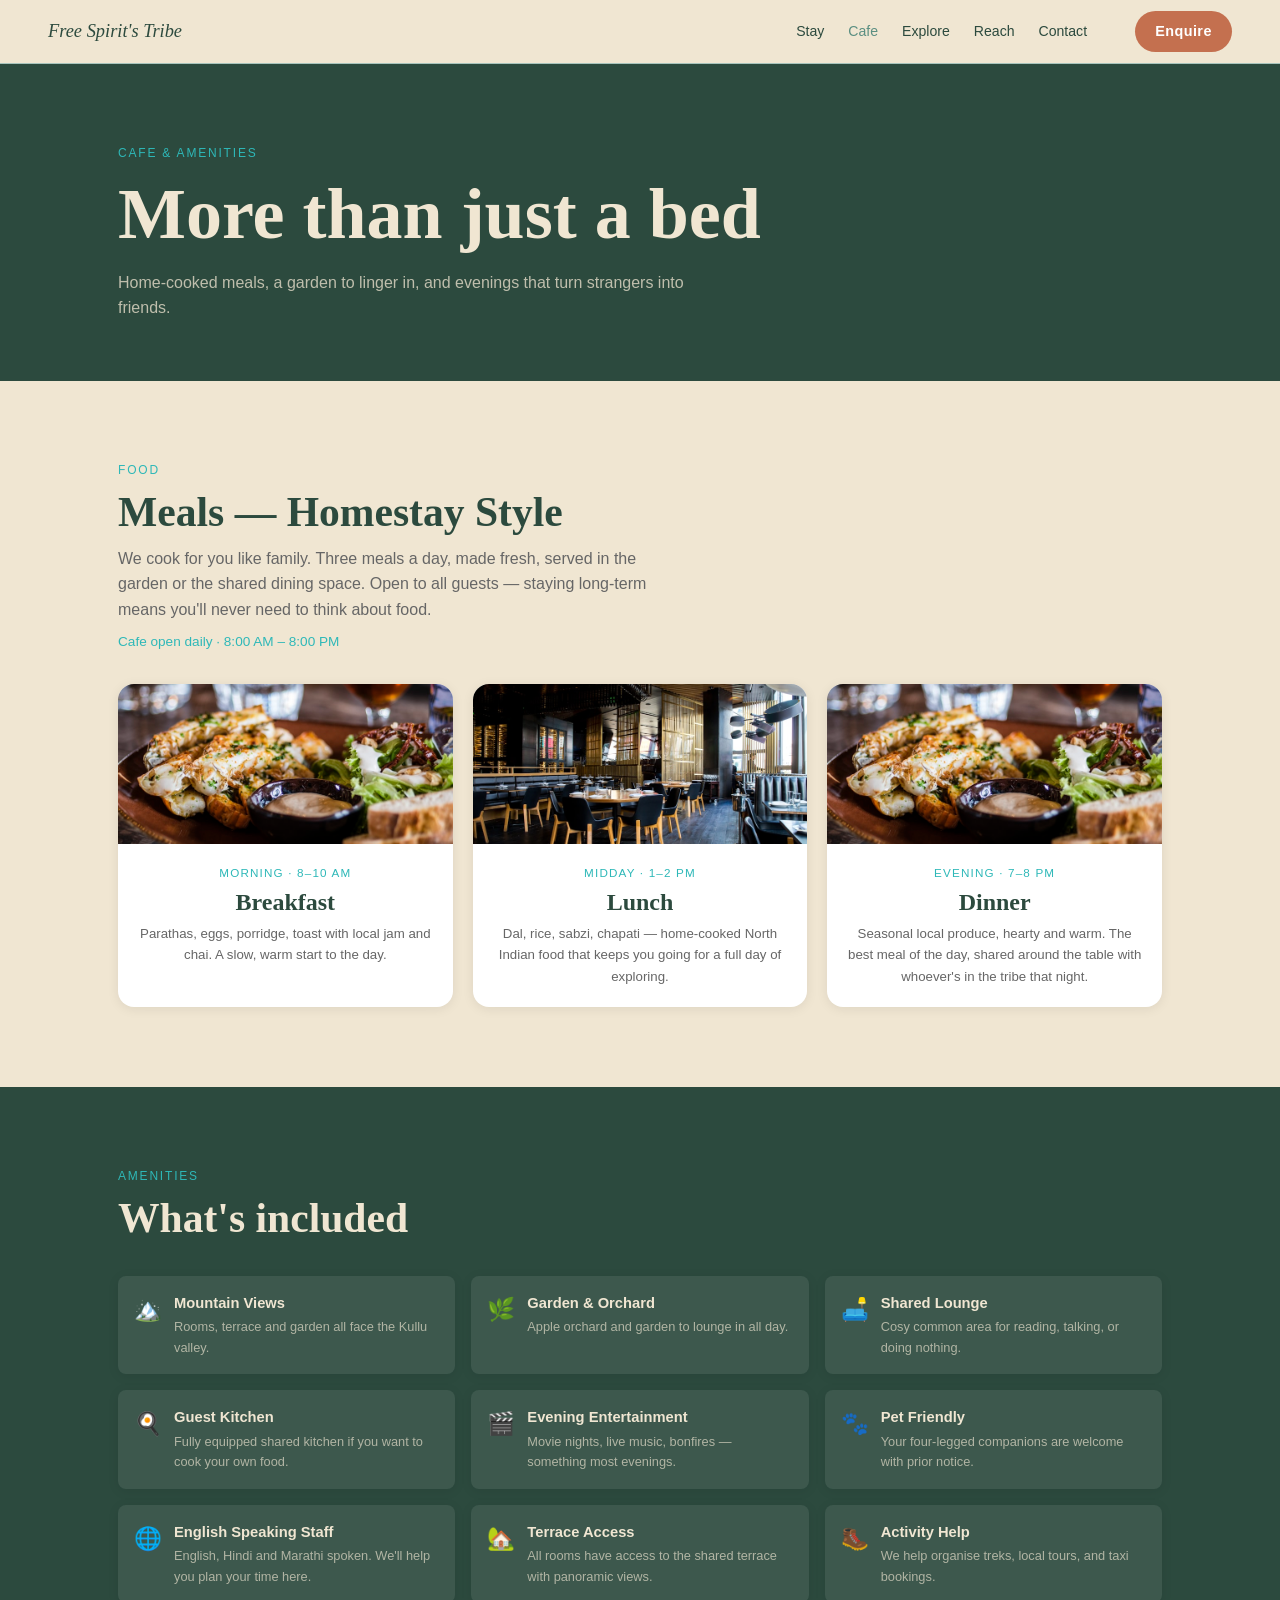
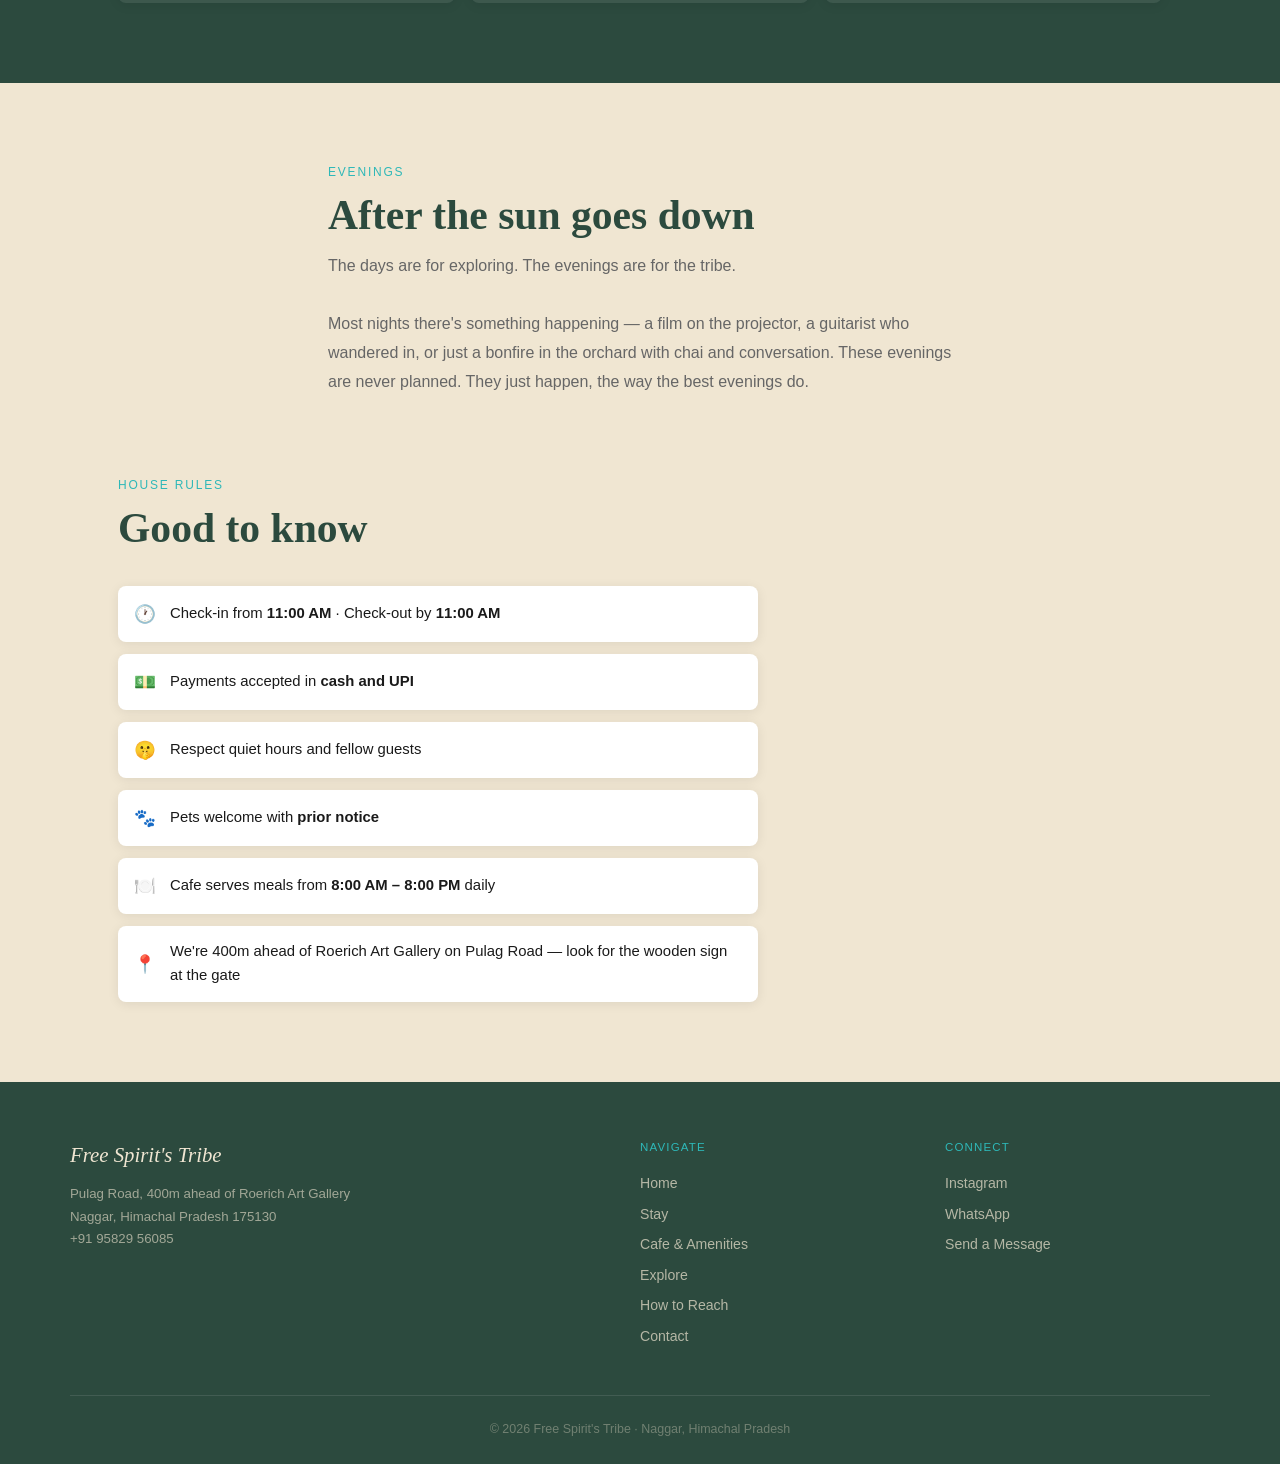
==== cafe.html @ 96240fd4 "feat: add cafe and amenities page" ====
<!DOCTYPE html>
<html lang="en">
<head>
  <meta charset="UTF-8">
  <meta name="viewport" content="width=device-width, initial-scale=1.0">
  <title>Cafe & Amenities — Free Spirit's Tribe</title>
  <meta name="description" content="Home-cooked breakfast, lunch and dinner. A garden cafe, shared lounge, evening entertainment — the full Free Spirit's Tribe experience.">
  <link rel="stylesheet" href="css/style.css">
</head>
<body>

<nav class="site-nav" id="site-nav"></nav>

<main>

  <header class="page-hero">
    <div class="container">
      <span class="section-label">Cafe &amp; Amenities</span>
      <h1 class="page-hero__title">More than just a bed</h1>
      <p class="page-hero__sub">Home-cooked meals, a garden to linger in, and evenings that turn strangers into friends.</p>
    </div>
  </header>

  <!-- Meals -->
  <section class="section section--cream">
    <div class="container">
      <span class="section-label">Food</span>
      <h2 style="color:var(--clr-dark);">Meals — Homestay Style</h2>
      <p style="color:var(--clr-muted);margin-top:0.5rem;max-width:560px;">We cook for you like family. Three meals a day, made fresh, served in the garden or the shared dining space. Open to all guests — staying long-term means you'll never need to think about food.</p>
      <p style="font-size:0.85rem;color:var(--clr-aqua);margin-top:0.5rem;">Cafe open daily · 8:00 AM – 8:00 PM</p>
      <div class="meals-grid mt-4" id="js-meals"></div>
    </div>
  </section>

  <!-- Amenities -->
  <section class="section section--dark">
    <div class="container">
      <span class="section-label">Amenities</span>
      <h2>What's included</h2>
      <div class="amenities-grid mt-4">
        <div class="amenity-item" style="background:rgba(255,255,255,0.08);color:var(--clr-cream);">
          <span class="amenity-item__icon">🏔️</span>
          <div><div class="amenity-item__title" style="color:var(--clr-cream);">Mountain Views</div><div class="amenity-item__desc" style="color:rgba(240,230,210,0.65);">Rooms, terrace and garden all face the Kullu valley.</div></div>
        </div>
        <div class="amenity-item" style="background:rgba(255,255,255,0.08);color:var(--clr-cream);">
          <span class="amenity-item__icon">🌿</span>
          <div><div class="amenity-item__title" style="color:var(--clr-cream);">Garden &amp; Orchard</div><div class="amenity-item__desc" style="color:rgba(240,230,210,0.65);">Apple orchard and garden to lounge in all day.</div></div>
        </div>
        <div class="amenity-item" style="background:rgba(255,255,255,0.08);color:var(--clr-cream);">
          <span class="amenity-item__icon">🛋️</span>
          <div><div class="amenity-item__title" style="color:var(--clr-cream);">Shared Lounge</div><div class="amenity-item__desc" style="color:rgba(240,230,210,0.65);">Cosy common area for reading, talking, or doing nothing.</div></div>
        </div>
        <div class="amenity-item" style="background:rgba(255,255,255,0.08);color:var(--clr-cream);">
          <span class="amenity-item__icon">🍳</span>
          <div><div class="amenity-item__title" style="color:var(--clr-cream);">Guest Kitchen</div><div class="amenity-item__desc" style="color:rgba(240,230,210,0.65);">Fully equipped shared kitchen if you want to cook your own food.</div></div>
        </div>
        <div class="amenity-item" style="background:rgba(255,255,255,0.08);color:var(--clr-cream);">
          <span class="amenity-item__icon">🎬</span>
          <div><div class="amenity-item__title" style="color:var(--clr-cream);">Evening Entertainment</div><div class="amenity-item__desc" style="color:rgba(240,230,210,0.65);">Movie nights, live music, bonfires — something most evenings.</div></div>
        </div>
        <div class="amenity-item" style="background:rgba(255,255,255,0.08);color:var(--clr-cream);">
          <span class="amenity-item__icon">🐾</span>
          <div><div class="amenity-item__title" style="color:var(--clr-cream);">Pet Friendly</div><div class="amenity-item__desc" style="color:rgba(240,230,210,0.65);">Your four-legged companions are welcome with prior notice.</div></div>
        </div>
        <div class="amenity-item" style="background:rgba(255,255,255,0.08);color:var(--clr-cream);">
          <span class="amenity-item__icon">🌐</span>
          <div><div class="amenity-item__title" style="color:var(--clr-cream);">English Speaking Staff</div><div class="amenity-item__desc" style="color:rgba(240,230,210,0.65);">English, Hindi and Marathi spoken. We'll help you plan your time here.</div></div>
        </div>
        <div class="amenity-item" style="background:rgba(255,255,255,0.08);color:var(--clr-cream);">
          <span class="amenity-item__icon">🏡</span>
          <div><div class="amenity-item__title" style="color:var(--clr-cream);">Terrace Access</div><div class="amenity-item__desc" style="color:rgba(240,230,210,0.65);">All rooms have access to the shared terrace with panoramic views.</div></div>
        </div>
        <div class="amenity-item" style="background:rgba(255,255,255,0.08);color:var(--clr-cream);">
          <span class="amenity-item__icon">🥾</span>
          <div><div class="amenity-item__title" style="color:var(--clr-cream);">Activity Help</div><div class="amenity-item__desc" style="color:rgba(240,230,210,0.65);">We help organise treks, local tours, and taxi bookings.</div></div>
        </div>
      </div>
    </div>
  </section>

  <!-- Evenings -->
  <section class="section section--cream" id="evenings">
    <div class="container" style="max-width:720px;">
      <span class="section-label">Evenings</span>
      <h2 style="color:var(--clr-dark);">After the sun goes down</h2>
      <p style="color:var(--clr-muted);margin-top:0.75rem;line-height:1.8;">
        The days are for exploring. The evenings are for the tribe.<br><br>
        Most nights there's something happening — a film on the projector, a guitarist who wandered in, or just a bonfire in the orchard with chai and conversation. These evenings are never planned. They just happen, the way the best evenings do.
      </p>
    </div>
  </section>

  <!-- House Rules -->
  <section class="section section--cream" style="padding-top:0;">
    <div class="container">
      <span class="section-label">House rules</span>
      <h2 style="color:var(--clr-dark);">Good to know</h2>
      <div class="rules-list mt-4" style="max-width:640px;">
        <div class="rule-item"><span class="rule-item__icon">🕐</span><span>Check-in from <strong>11:00 AM</strong> · Check-out by <strong>11:00 AM</strong></span></div>
        <div class="rule-item"><span class="rule-item__icon">💵</span><span>Payments accepted in <strong>cash and UPI</strong></span></div>
        <div class="rule-item"><span class="rule-item__icon">🤫</span><span>Respect quiet hours and fellow guests</span></div>
        <div class="rule-item"><span class="rule-item__icon">🐾</span><span>Pets welcome with <strong>prior notice</strong></span></div>
        <div class="rule-item"><span class="rule-item__icon">🍽️</span><span>Cafe serves meals from <strong>8:00 AM – 8:00 PM</strong> daily</span></div>
        <div class="rule-item"><span class="rule-item__icon">📍</span><span>We're 400m ahead of Roerich Art Gallery on Pulag Road — look for the wooden sign at the gate</span></div>
      </div>
    </div>
  </section>

</main>

<footer class="site-footer" id="site-footer"></footer>

<script src="js/images.js"></script>
<script src="js/components.js"></script>
<script src="js/main.js"></script>
<script>
const MEALS = [
  { time: 'Morning · 8–10 AM', title: 'Breakfast', desc: 'Parathas, eggs, porridge, toast with local jam and chai. A slow, warm start to the day.', img: IMAGES.cafe.food },
  { time: 'Midday · 1–2 PM',   title: 'Lunch',     desc: 'Dal, rice, sabzi, chapati — home-cooked North Indian food that keeps you going for a full day of exploring.', img: IMAGES.cafe.interior },
  { time: 'Evening · 7–8 PM',  title: 'Dinner',    desc: 'Seasonal local produce, hearty and warm. The best meal of the day, shared around the table with whoever\'s in the tribe that night.', img: IMAGES.cafe.food },
];

const mealsEl = document.getElementById('js-meals');
MEALS.forEach(m => {
  mealsEl.innerHTML += `
    <div class="meal-card">
      <img class="meal-card__img" src="${m.img}" alt="${m.title}" loading="lazy">
      <div class="meal-card__body">
        <div class="meal-card__time">${m.time}</div>
        <h3 class="meal-card__title">${m.title}</h3>
        <p class="meal-card__desc">${m.desc}</p>
      </div>
    </div>
  `;
});
</script>

</body>
</html>
---- css/style.css ----
/* ── Design Tokens ─────────────────────────────── */
:root {
  --clr-dark:   #2c4a3e;
  --clr-mid:    #5b8f82;
  --clr-light:  #a7c4bc;
  --clr-cream:  #f0e6d2;
  --clr-terra:  #c4704f;
  --clr-aqua:   #2eb8b8;
  --clr-white:  #ffffff;
  --clr-ink:    #1a1a1a;
  --clr-muted:  #666666;

  --font-serif: Georgia, 'Times New Roman', serif;
  --font-sans:  -apple-system, BlinkMacSystemFont, 'Segoe UI', Roboto, sans-serif;

  --nav-h:    64px;
  --radius:   8px;
  --radius-lg:16px;
  --shadow:   0 2px 12px rgba(0,0,0,0.08);
  --shadow-lg:0 8px 32px rgba(0,0,0,0.12);
  --max-w:    1140px;
  --px:       clamp(16px, 4vw, 48px);
}

/* ── Reset ─────────────────────────────────────── */
*, *::before, *::after { box-sizing: border-box; margin: 0; padding: 0; }
html { scroll-behavior: smooth; }
body { font-family: var(--font-sans); background: var(--clr-cream); color: var(--clr-ink); line-height: 1.6; }
img { display: block; max-width: 100%; height: auto; }
a { color: inherit; text-decoration: none; }
ul { list-style: none; }

/* ── Typography ─────────────────────────────────── */
h1,h2,h3,h4 { font-family: var(--font-serif); line-height: 1.2; }
h1 { font-size: clamp(2.4rem, 6vw, 4.5rem); }
h2 { font-size: clamp(1.8rem, 3.5vw, 2.6rem); }
h3 { font-size: clamp(1.1rem, 2.5vw, 1.5rem); }
.section-label {
  font-size: 0.75rem; letter-spacing: 0.15em; text-transform: uppercase;
  color: var(--clr-aqua); margin-bottom: 0.5rem; display: block;
}

/* ── Utilities ──────────────────────────────────── */
.container { max-width: var(--max-w); margin: 0 auto; padding: 0 var(--px); }
.section     { padding: 80px 0; }
.section--dark  { background: var(--clr-dark);  color: var(--clr-cream); }
.section--cream { background: var(--clr-cream); }
.text-center { text-align: center; }
.mt-2 { margin-top: 1rem; }   .mt-3 { margin-top: 1.5rem; }   .mt-4 { margin-top: 2rem; }

/* ── Buttons ────────────────────────────────────── */
.btn {
  display: inline-block; padding: 0.65em 1.4em; border-radius: 100px;
  font-size: 0.9rem; font-weight: 600; letter-spacing: 0.03em;
  cursor: pointer; transition: opacity 0.15s, transform 0.15s; border: none;
}
.btn:hover { opacity: 0.88; transform: translateY(-1px); }
.btn-primary { background: var(--clr-terra);  color: var(--clr-white); }
.btn-outline  { background: transparent; color: var(--clr-cream); border: 1.5px solid var(--clr-cream); }
.btn-dark     { background: var(--clr-dark);  color: var(--clr-cream); }
.btn-aqua     { background: var(--clr-aqua);  color: var(--clr-white); }
.btn-lg { font-size: 1rem; padding: 0.8em 2em; }
.btn-full { width: 100%; text-align: center; }

/* ── Nav ────────────────────────────────────────── */
.site-nav {
  position: sticky; top: 0; z-index: 100; height: var(--nav-h);
  background: var(--clr-cream); border-bottom: 1px solid var(--clr-light);
  display: flex; align-items: center; padding: 0 var(--px); gap: 2rem;
  transition: box-shadow 0.2s;
}
.site-nav.scrolled { box-shadow: var(--shadow); }
.nav-brand { font-family: var(--font-serif); font-style: italic; font-size: 1.15rem; color: var(--clr-dark); white-space: nowrap; }
.nav-links  { display: flex; gap: 1.5rem; margin-left: auto; font-size: 0.88rem; }
.nav-links a { color: var(--clr-dark); transition: color 0.15s; }
.nav-links a:hover, .nav-links a.active { color: var(--clr-mid); }
.nav-cta { margin-left: 1rem; }
.nav-hamburger { display: none; background: none; border: none; cursor: pointer; font-size: 1.4rem; margin-left: auto; color: var(--clr-dark); }
@media (max-width: 768px) {
  .nav-links, .nav-cta { display: none; }
  .nav-hamburger { display: block; }
  .site-nav.open .nav-links {
    display: flex; flex-direction: column;
    position: absolute; top: var(--nav-h); left: 0; right: 0;
    background: var(--clr-cream); padding: 1.5rem var(--px);
    gap: 1rem; border-bottom: 1px solid var(--clr-light); box-shadow: var(--shadow);
  }
  .site-nav.open .nav-cta { display: block; margin: 0 var(--px) 1.5rem; }
}

/* ── Hero (home) ────────────────────────────────── */
.hero {
  position: relative; min-height: 92vh;
  display: flex; flex-direction: column; justify-content: flex-end;
  padding: 0 var(--px) 64px; overflow: hidden; background: var(--clr-dark);
}
.hero__bg { position: absolute; inset: 0; background-size: cover; background-position: center; filter: brightness(0.55); }
.hero__content { position: relative; z-index: 1; max-width: 640px; }
.hero__tag {
  display: inline-block; font-size: 0.78rem; letter-spacing: 0.12em; text-transform: uppercase;
  color: var(--clr-aqua); border: 1px solid var(--clr-aqua); padding: 0.3em 0.9em;
  border-radius: 100px; margin-bottom: 1rem;
}
.hero__title { color: var(--clr-cream); font-style: italic; }
.hero__sub   { color: rgba(240,230,210,0.75); margin-top: 0.75rem; font-size: 1.05rem; }
.hero__actions { display: flex; gap: 1rem; margin-top: 1.5rem; flex-wrap: wrap; }

/* ── Pull Quote ─────────────────────────────────── */
.pull-quote {
  background: var(--clr-dark); color: var(--clr-cream);
  padding: 36px var(--px); display: flex; align-items: center; gap: 2.5rem; flex-wrap: wrap;
}
.pull-quote__text {
  flex: 1; min-width: 260px; font-family: var(--font-serif); font-style: italic;
  font-size: clamp(1rem, 2vw, 1.2rem); line-height: 1.7; color: rgba(240,230,210,0.9);
}

/* ── Photo Mosaic ───────────────────────────────── */
.photo-mosaic { display: grid; grid-template-columns: 2fr 1fr 1fr; grid-template-rows: 240px 240px; gap: 4px; }
.photo-mosaic__main { grid-row: span 2; }
.photo-mosaic a { display: block; overflow: hidden; height: 100%; }
.photo-mosaic img { width: 100%; height: 100%; object-fit: cover; transition: transform 0.4s; }
.photo-mosaic a:hover img { transform: scale(1.04); }
@media (max-width: 600px) {
  .photo-mosaic { grid-template-columns: 1fr 1fr; grid-template-rows: 200px 200px 200px; }
  .photo-mosaic__main { grid-row: span 1; grid-column: span 2; }
}

/* ── Highlights Grid ────────────────────────────── */
.highlights-grid { display: grid; grid-template-columns: repeat(4,1fr); gap: 20px; }
.highlight-card {
  background: var(--clr-white); border-radius: var(--radius-lg);
  padding: 28px 24px; box-shadow: var(--shadow);
  transition: transform 0.2s, box-shadow 0.2s; display: block; color: inherit;
}
.highlight-card:hover { transform: translateY(-4px); box-shadow: var(--shadow-lg); }
.highlight-card__icon  { font-size: 2rem; margin-bottom: 0.75rem; }
.highlight-card__title { color: var(--clr-dark); margin-bottom: 0.4rem; }
.highlight-card__desc  { font-size: 0.88rem; color: var(--clr-muted); }
@media (max-width: 768px) { .highlights-grid { grid-template-columns: repeat(2,1fr); } }
@media (max-width: 480px) { .highlights-grid { grid-template-columns: 1fr; } }

/* ── Distance Strip ─────────────────────────────── */
.distance-strip {
  background: var(--clr-mid); padding: 20px var(--px);
  display: flex; justify-content: center; gap: clamp(1rem,4vw,3rem); flex-wrap: wrap;
}
.distance-item { text-align: center; color: var(--clr-cream); }
.distance-item__km    { font-family: var(--font-serif); font-size: 1.6rem; font-weight: bold; line-height: 1; }
.distance-item__label { font-size: 0.72rem; opacity: 0.8; letter-spacing: 0.05em; margin-top: 2px; }

/* ── Page Hero (inner pages) ────────────────────── */
.page-hero { background: var(--clr-dark); color: var(--clr-cream); padding: 80px var(--px) 60px; }
.page-hero__title { margin-top: 0.5rem; }
.page-hero__sub   { margin-top: 0.75rem; color: rgba(240,230,210,0.75); max-width: 600px; }

/* ── Room Cards ─────────────────────────────────── */
.room-cards { display: grid; grid-template-columns: repeat(2,1fr); gap: 24px; }
.room-card  { background: var(--clr-white); border-radius: var(--radius-lg); overflow: hidden; box-shadow: var(--shadow); display: flex; flex-direction: column; }
.room-card__img  { height: 220px; object-fit: cover; width: 100%; }
.room-card__body { padding: 24px; flex: 1; display: flex; flex-direction: column; }
.room-card__title { color: var(--clr-dark); }
.room-card__meta  { font-size: 0.83rem; color: var(--clr-muted); margin-top: 0.3rem; }
.room-card__features { margin-top: 1rem; display: flex; flex-wrap: wrap; gap: 6px; }
.feature-tag { font-size: 0.73rem; padding: 0.25em 0.7em; border-radius: 100px; background: rgba(44,74,62,0.1); color: var(--clr-dark); }
.room-card__pricing { margin-top: 1.25rem; padding-top: 1rem; border-top: 1px solid var(--clr-light); }
.price-row   { display: flex; justify-content: space-between; align-items: baseline; margin-bottom: 0.35rem; }
.price-label { font-size: 0.78rem; color: var(--clr-muted); }
.price-value { font-family: var(--font-serif); font-size: 1rem; color: var(--clr-dark); font-weight: bold; }
.price-note  { font-size: 0.72rem; color: var(--clr-muted); margin-top: 4px; }
.room-card__cta { margin-top: auto; padding-top: 1.25rem; }
.pricing-note {
  background: rgba(44,74,62,0.07); border-left: 3px solid var(--clr-mid);
  border-radius: 0 var(--radius) var(--radius) 0; padding: 14px 18px;
  font-size: 0.88rem; color: var(--clr-dark); margin-bottom: 2rem;
}
@media (max-width: 640px) { .room-cards { grid-template-columns: 1fr; } }

/* ── Meals ──────────────────────────────────────── */
.meals-grid { display: grid; grid-template-columns: repeat(3,1fr); gap: 20px; }
.meal-card  { background: var(--clr-white); border-radius: var(--radius-lg); overflow: hidden; box-shadow: var(--shadow); text-align: center; }
.meal-card__img  { height: 160px; object-fit: cover; width: 100%; }
.meal-card__body { padding: 20px; }
.meal-card__time { font-size: 0.73rem; color: var(--clr-aqua); letter-spacing: 0.1em; text-transform: uppercase; margin-bottom: 0.3rem; }
.meal-card__title { color: var(--clr-dark); }
.meal-card__desc  { font-size: 0.83rem; color: var(--clr-muted); margin-top: 0.4rem; }
@media (max-width: 640px) { .meals-grid { grid-template-columns: 1fr; } }

/* ── Amenities ──────────────────────────────────── */
.amenities-grid { display: grid; grid-template-columns: repeat(3,1fr); gap: 16px; }
.amenity-item { display: flex; align-items: flex-start; gap: 12px; padding: 16px; background: var(--clr-white); border-radius: var(--radius); box-shadow: var(--shadow); }
.amenity-item__icon  { font-size: 1.4rem; flex-shrink: 0; }
.amenity-item__title { font-weight: 600; font-size: 0.92rem; color: var(--clr-dark); }
.amenity-item__desc  { font-size: 0.8rem; color: var(--clr-muted); margin-top: 2px; }
@media (max-width: 768px) { .amenities-grid { grid-template-columns: repeat(2,1fr); } }
@media (max-width: 480px) { .amenities-grid { grid-template-columns: 1fr; } }

/* ── Rules ──────────────────────────────────────── */
.rules-list { display: flex; flex-direction: column; gap: 12px; }
.rule-item  { display: flex; align-items: center; gap: 14px; padding: 14px 16px; background: var(--clr-white); border-radius: var(--radius); box-shadow: var(--shadow); font-size: 0.93rem; }
.rule-item__icon { font-size: 1.1rem; flex-shrink: 0; }

/* ── Adventure Cards (Explore) ──────────────────── */
.adventure-section-title {
  font-family: var(--font-serif); font-size: 1.05rem; color: var(--clr-mid);
  padding-bottom: 0.5rem; border-bottom: 1px solid var(--clr-light); margin: 2.5rem 0 1.25rem;
}
.adventure-cards { display: grid; grid-template-columns: repeat(3,1fr); gap: 20px; }
.adventure-card  { background: var(--clr-white); border-radius: var(--radius-lg); overflow: hidden; box-shadow: var(--shadow); transition: transform 0.2s, box-shadow 0.2s; }
.adventure-card:hover { transform: translateY(-4px); box-shadow: var(--shadow-lg); }
.adventure-card__img  { height: 180px; object-fit: cover; width: 100%; }
.adventure-card__body { padding: 16px; }
.adventure-card__badges { display: flex; gap: 6px; flex-wrap: wrap; margin-bottom: 0.5rem; }
.badge { font-size: 0.68rem; padding: 0.2em 0.65em; border-radius: 100px; font-weight: 600; letter-spacing: 0.04em; }
.badge--dist  { background: rgba(44,74,62,0.1);  color: var(--clr-dark); }
.badge--type  { background: rgba(46,184,184,0.15); color: #1a8888; }
.badge--easy  { background: #e8f5e9; color: #2e7d32; }
.badge--moderate { background: #fff3e0; color: #bf360c; }
.adventure-card__title { color: var(--clr-dark); margin-bottom: 0.35rem; font-size: 1rem; }
.adventure-card__desc  { font-size: 0.83rem; color: var(--clr-muted); line-height: 1.5; }
.adventure-card__footer { display: flex; justify-content: space-between; margin-top: 0.7rem; font-size: 0.76rem; color: var(--clr-muted); }
@media (max-width: 900px) { .adventure-cards { grid-template-columns: repeat(2,1fr); } }
@media (max-width: 540px) { .adventure-cards { grid-template-columns: 1fr; } }

/* ── Transport Tabs (Reach) ─────────────────────── */
.transport-tabs { display: flex; border-radius: var(--radius); overflow: hidden; border: 1.5px solid var(--clr-light); margin-bottom: 2rem; }
.transport-tab  { flex: 1; padding: 12px; text-align: center; font-size: 0.88rem; font-weight: 600; cursor: pointer; background: var(--clr-white); color: var(--clr-muted); border: none; transition: background 0.15s, color 0.15s; }
.transport-tab.active { background: var(--clr-dark); color: var(--clr-cream); }
.transport-panel        { display: none; }
.transport-panel.active { display: block; }
.step-list { display: flex; flex-direction: column; gap: 14px; }
.step-item { display: grid; grid-template-columns: 32px 1fr; gap: 14px; align-items: flex-start; }
.step-num  { width: 32px; height: 32px; border-radius: 50%; background: var(--clr-dark); color: var(--clr-cream); display: flex; align-items: center; justify-content: center; font-size: 0.78rem; font-weight: 700; flex-shrink: 0; }
.step-text { font-size: 0.93rem; padding-top: 5px; line-height: 1.5; }
.step-text strong { color: var(--clr-dark); }
.directions-box { background: var(--clr-dark); color: var(--clr-cream); border-radius: var(--radius); padding: 20px 24px; margin-top: 2rem; font-size: 0.93rem; line-height: 1.8; }
.directions-box__label { color: var(--clr-aqua); font-size: 0.72rem; letter-spacing: 0.1em; text-transform: uppercase; margin-bottom: 0.5rem; display: block; }
.map-embed { margin-top: 2rem; border-radius: var(--radius-lg); overflow: hidden; box-shadow: var(--shadow); }
.map-embed iframe { display: block; width: 100%; height: 400px; border: none; }

/* ── Contact ─────────────────────────────────────── */
.contact-grid { display: grid; grid-template-columns: 1fr 1fr; gap: 40px; align-items: start; }
.contact-info { display: flex; flex-direction: column; gap: 14px; }
.whatsapp-btn { display: flex; align-items: center; justify-content: center; gap: 0.6rem; background: #25D366; color: #fff; font-weight: 600; font-size: 1rem; padding: 0.9em 1.8em; border-radius: 100px; transition: opacity 0.15s, transform 0.15s; }
.whatsapp-btn:hover { opacity: 0.9; transform: translateY(-1px); }
.contact-item { display: flex; align-items: flex-start; gap: 14px; padding: 16px; background: var(--clr-white); border-radius: var(--radius); box-shadow: var(--shadow); }
.contact-item__icon  { font-size: 1.3rem; flex-shrink: 0; }
.contact-item__label { font-size: 0.72rem; color: var(--clr-aqua); text-transform: uppercase; letter-spacing: 0.1em; }
.contact-item__value { font-size: 0.93rem; color: var(--clr-dark); margin-top: 2px; }
.contact-item__value a { transition: color 0.15s; }
.contact-item__value a:hover { color: var(--clr-mid); }
.contact-form { background: var(--clr-white); border-radius: var(--radius-lg); padding: 32px; box-shadow: var(--shadow-lg); }
.contact-form h3 { color: var(--clr-dark); margin-bottom: 1.5rem; }
.form-group { margin-bottom: 1rem; }
.form-group label { display: block; font-size: 0.83rem; font-weight: 600; color: var(--clr-dark); margin-bottom: 0.35rem; }
.form-group input,
.form-group select,
.form-group textarea { width: 100%; padding: 0.68em 1em; border: 1.5px solid var(--clr-light); border-radius: var(--radius); font-family: var(--font-sans); font-size: 0.93rem; background: var(--clr-cream); color: var(--clr-ink); transition: border-color 0.15s; }
.form-group input:focus,
.form-group select:focus,
.form-group textarea:focus { outline: none; border-color: var(--clr-mid); }
.form-group textarea { resize: vertical; min-height: 100px; }
.form-row { display: grid; grid-template-columns: 1fr 1fr; gap: 12px; }
@media (max-width: 768px) { .contact-grid { grid-template-columns: 1fr; } .form-row { grid-template-columns: 1fr; } }

/* ── Footer ──────────────────────────────────────── */
.site-footer { background: var(--clr-dark); color: var(--clr-cream); padding: 56px var(--px) 24px; }
.footer-inner { max-width: var(--max-w); margin: 0 auto; display: grid; grid-template-columns: 2fr 1fr 1fr; gap: 40px; padding-bottom: 40px; border-bottom: 1px solid rgba(255,255,255,0.1); }
.footer-brand-name { font-family: var(--font-serif); font-style: italic; font-size: 1.3rem; margin-bottom: 0.75rem; }
.footer-address { font-size: 0.83rem; color: rgba(240,230,210,0.6); line-height: 1.7; }
.footer-col-title { font-size: 0.72rem; letter-spacing: 0.1em; text-transform: uppercase; color: var(--clr-aqua); margin-bottom: 1rem; }
.footer-col a { display: block; font-size: 0.88rem; color: rgba(240,230,210,0.7); margin-bottom: 0.5rem; transition: color 0.15s; }
.footer-col a:hover { color: var(--clr-cream); }
.footer-bottom { max-width: var(--max-w); margin: 24px auto 0; font-size: 0.78rem; color: rgba(240,230,210,0.35); text-align: center; }
@media (max-width: 768px) { .footer-inner { grid-template-columns: 1fr 1fr; } .footer-inner > :first-child { grid-column: span 2; } }
@media (max-width: 480px) { .footer-inner { grid-template-columns: 1fr; } .footer-inner > :first-child { grid-column: span 1; } }
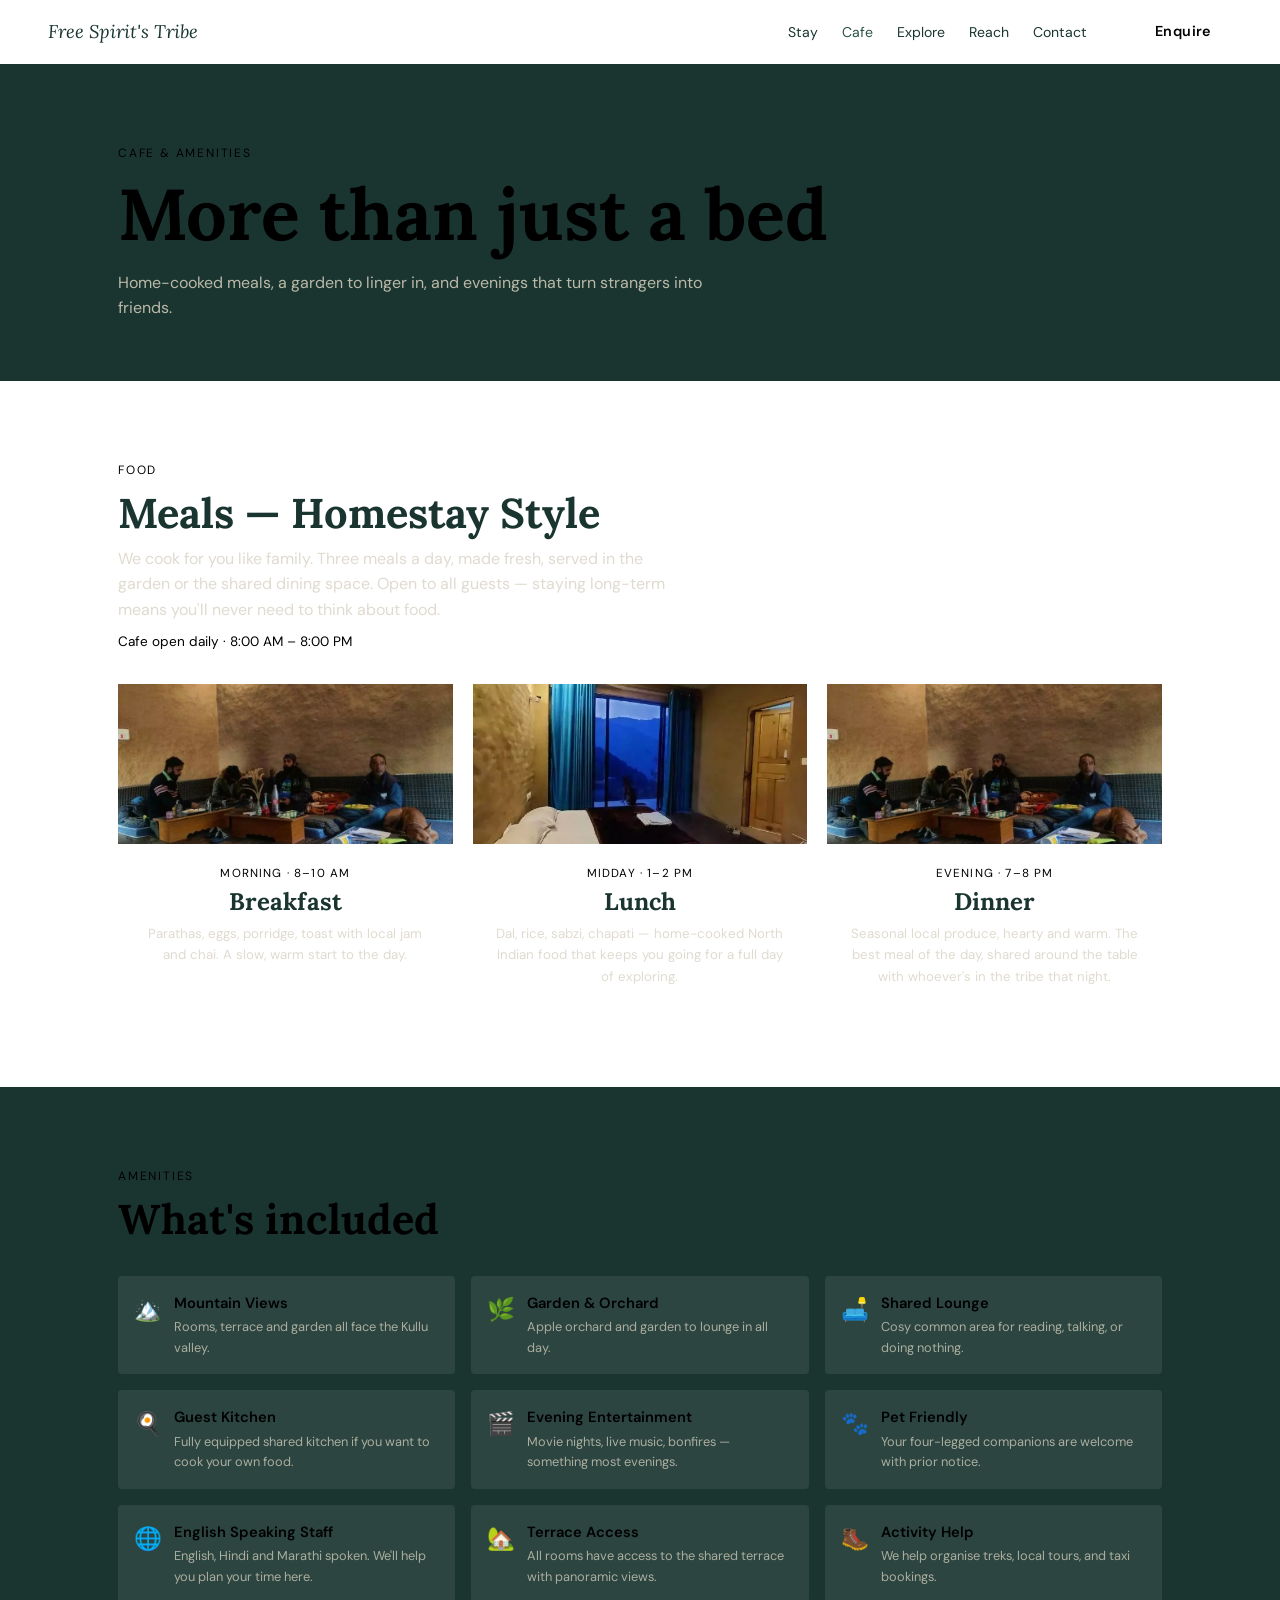
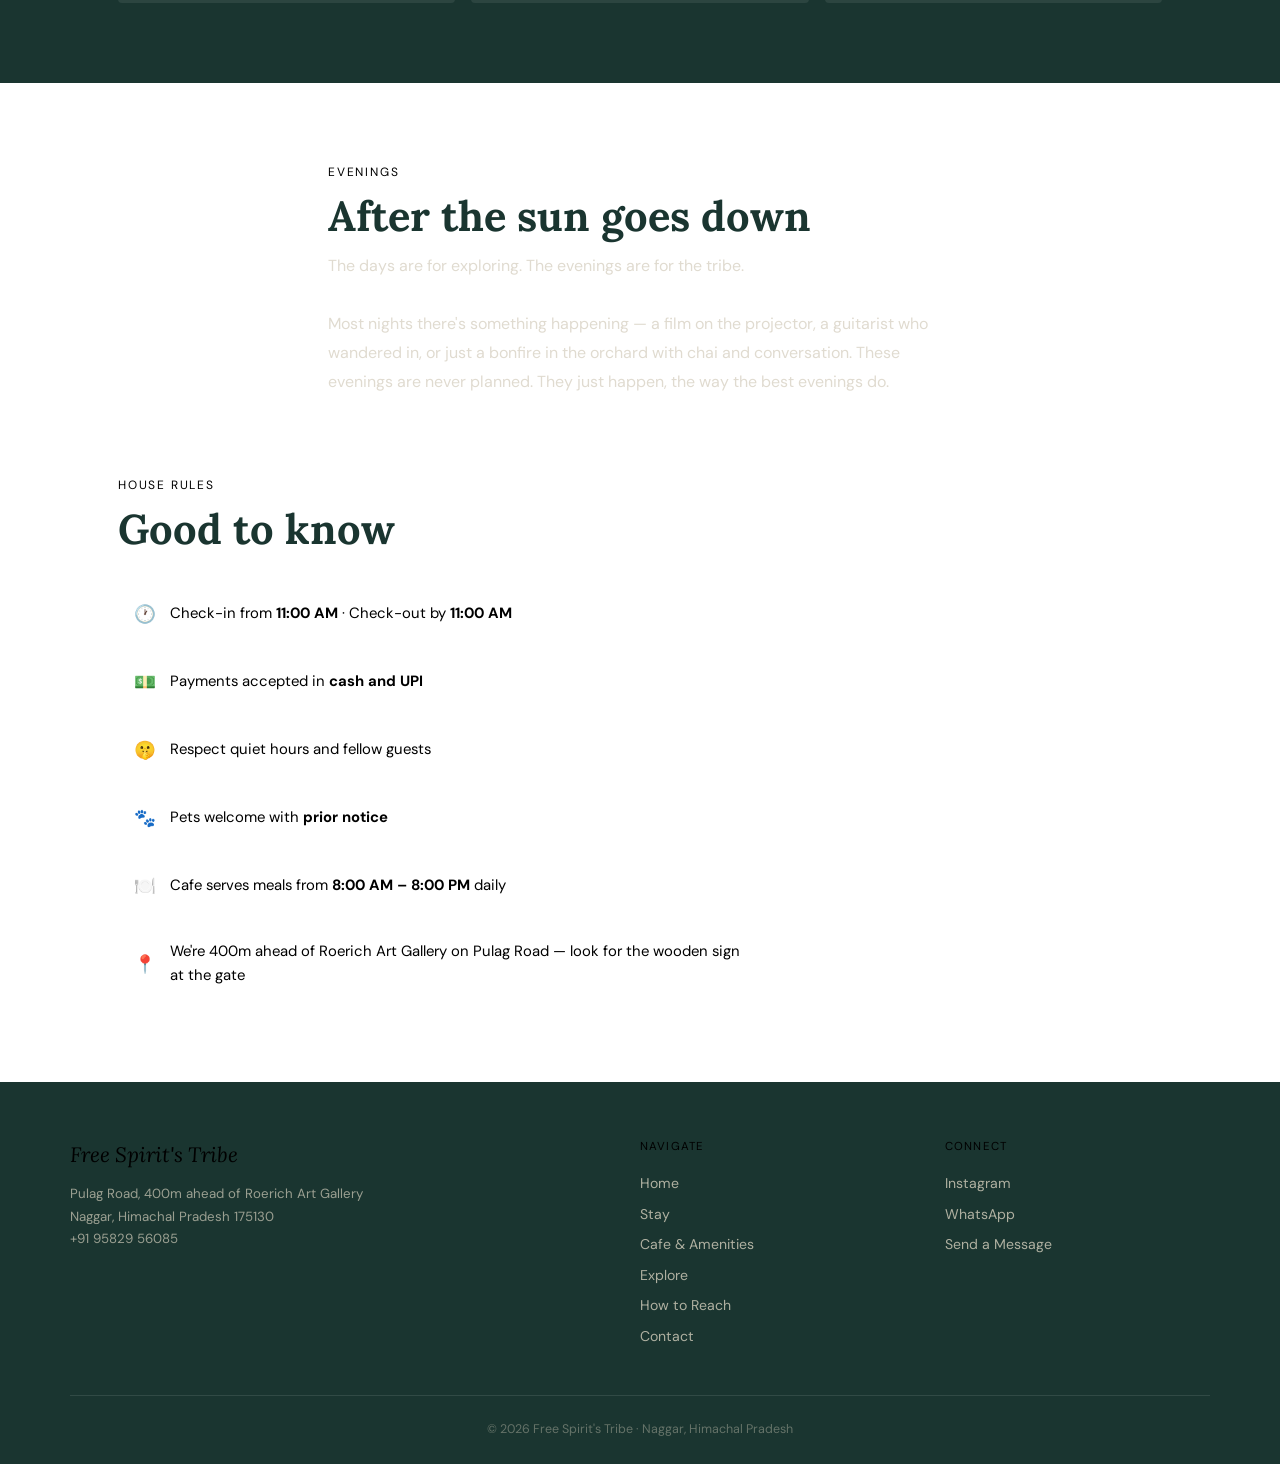
==== commit 8b13d8f3: "feat: update design tokens and load Lora + DM Sans from Google Fonts" ====
--- a/cafe.html
+++ b/cafe.html
@@ -3,6 +3,9 @@
 <head>
   <meta charset="UTF-8">
   <meta name="viewport" content="width=device-width, initial-scale=1.0">
+  <link rel="preconnect" href="https://fonts.googleapis.com">
+  <link rel="preconnect" href="https://fonts.gstatic.com" crossorigin>
+  <link href="https://fonts.googleapis.com/css2?family=Lora:ital,wght@0,600;0,700;1,400&family=DM+Sans:wght@400;500;600&display=swap" rel="stylesheet">
   <title>Cafe & Amenities — Free Spirit's Tribe</title>
   <meta name="description" content="Home-cooked breakfast, lunch and dinner. A garden cafe, shared lounge, evening entertainment — the full Free Spirit's Tribe experience.">
   <link rel="stylesheet" href="css/style.css">
--- a/css/style.css
+++ b/css/style.css
@@ -1,25 +1,21 @@
 /* ── Design Tokens ─────────────────────────────── */
 :root {
-  --clr-dark:   #2c4a3e;
-  --clr-mid:    #5b8f82;
-  --clr-light:  #a7c4bc;
-  --clr-cream:  #f0e6d2;
-  --clr-terra:  #c4704f;
-  --clr-aqua:   #2eb8b8;
-  --clr-white:  #ffffff;
-  --clr-ink:    #1a1a1a;
-  --clr-muted:  #666666;
-
-  --font-serif: Georgia, 'Times New Roman', serif;
-  --font-sans:  -apple-system, BlinkMacSystemFont, 'Segoe UI', Roboto, sans-serif;
-
-  --nav-h:    64px;
-  --radius:   8px;
-  --radius-lg:16px;
-  --shadow:   0 2px 12px rgba(0,0,0,0.08);
-  --shadow-lg:0 8px 32px rgba(0,0,0,0.12);
-  --max-w:    1140px;
-  --px:       clamp(16px, 4vw, 48px);
+  --clr-dark:    #1a3530;  /* deep pine-teal  — nav bg, footer, hero            */
+  --clr-mid:     #2c5248;  /* mid pine-teal   — hero gradient, pull-quote        */
+  --clr-accent:  #a87840;  /* bleached ochre  — buttons, borders, labels         */
+  --clr-bg:      #f6f1e6;  /* light clay      — page body background             */
+  --clr-surface: #eae3d4;  /* clay            — card / section backgrounds       */
+  --clr-muted:   #e0dbd0;  /* pale clay       — text on dark backgrounds         */
+  --clr-text:    #1a2c28;  /* near-black green — body copy on light bg           */
+  --clr-text-lt: #5a4e3e;  /* warm brown-grey — secondary body copy              */
+
+  --font-serif: 'Lora', Georgia, serif;
+  --font-sans:  'DM Sans', system-ui, sans-serif;
+
+  --nav-h:  64px;
+  --radius: 4px;
+  --max-w:  1140px;
+  --px:     clamp(16px, 4vw, 48px);
 }
 
 /* ── Reset ─────────────────────────────────────── */
@@ -263,6 +259,20 @@
 .form-row { display: grid; grid-template-columns: 1fr 1fr; gap: 12px; }
 @media (max-width: 768px) { .contact-grid { grid-template-columns: 1fr; } .form-row { grid-template-columns: 1fr; } }
 
+/* ── Lightbox ────────────────────────────────────── */
+.lightbox { display:none; position:fixed; inset:0; background:rgba(0,0,0,0.92); z-index:1000; align-items:center; justify-content:center; }
+.lightbox.is-open { display:flex; }
+.lightbox__img { max-width:90vw; max-height:88vh; object-fit:contain; border-radius:4px; user-select:none; }
+.lightbox__close { position:absolute; top:16px; right:20px; background:none; border:none; color:#fff; font-size:2rem; line-height:1; cursor:pointer; opacity:0.7; transition:opacity 0.15s; }
+.lightbox__close:hover { opacity:1; }
+.lightbox__arrow { position:absolute; top:50%; transform:translateY(-50%); background:rgba(255,255,255,0.12); border:none; color:#fff; font-size:1.6rem; line-height:1; width:48px; height:64px; cursor:pointer; border-radius:4px; transition:background 0.15s; display:flex; align-items:center; justify-content:center; }
+.lightbox__arrow:hover { background:rgba(255,255,255,0.25); }
+.lightbox__prev { left:12px; }
+.lightbox__next { right:12px; }
+.lightbox__dots { position:absolute; bottom:18px; left:50%; transform:translateX(-50%); display:flex; gap:8px; }
+.lightbox__dot { width:8px; height:8px; border-radius:50%; background:rgba(255,255,255,0.35); border:none; cursor:pointer; padding:0; transition:background 0.15s; }
+.lightbox__dot.active { background:#fff; }
+
 /* ── Footer ──────────────────────────────────────── */
 .site-footer { background: var(--clr-dark); color: var(--clr-cream); padding: 56px var(--px) 24px; }
 .footer-inner { max-width: var(--max-w); margin: 0 auto; display: grid; grid-template-columns: 2fr 1fr 1fr; gap: 40px; padding-bottom: 40px; border-bottom: 1px solid rgba(255,255,255,0.1); }
